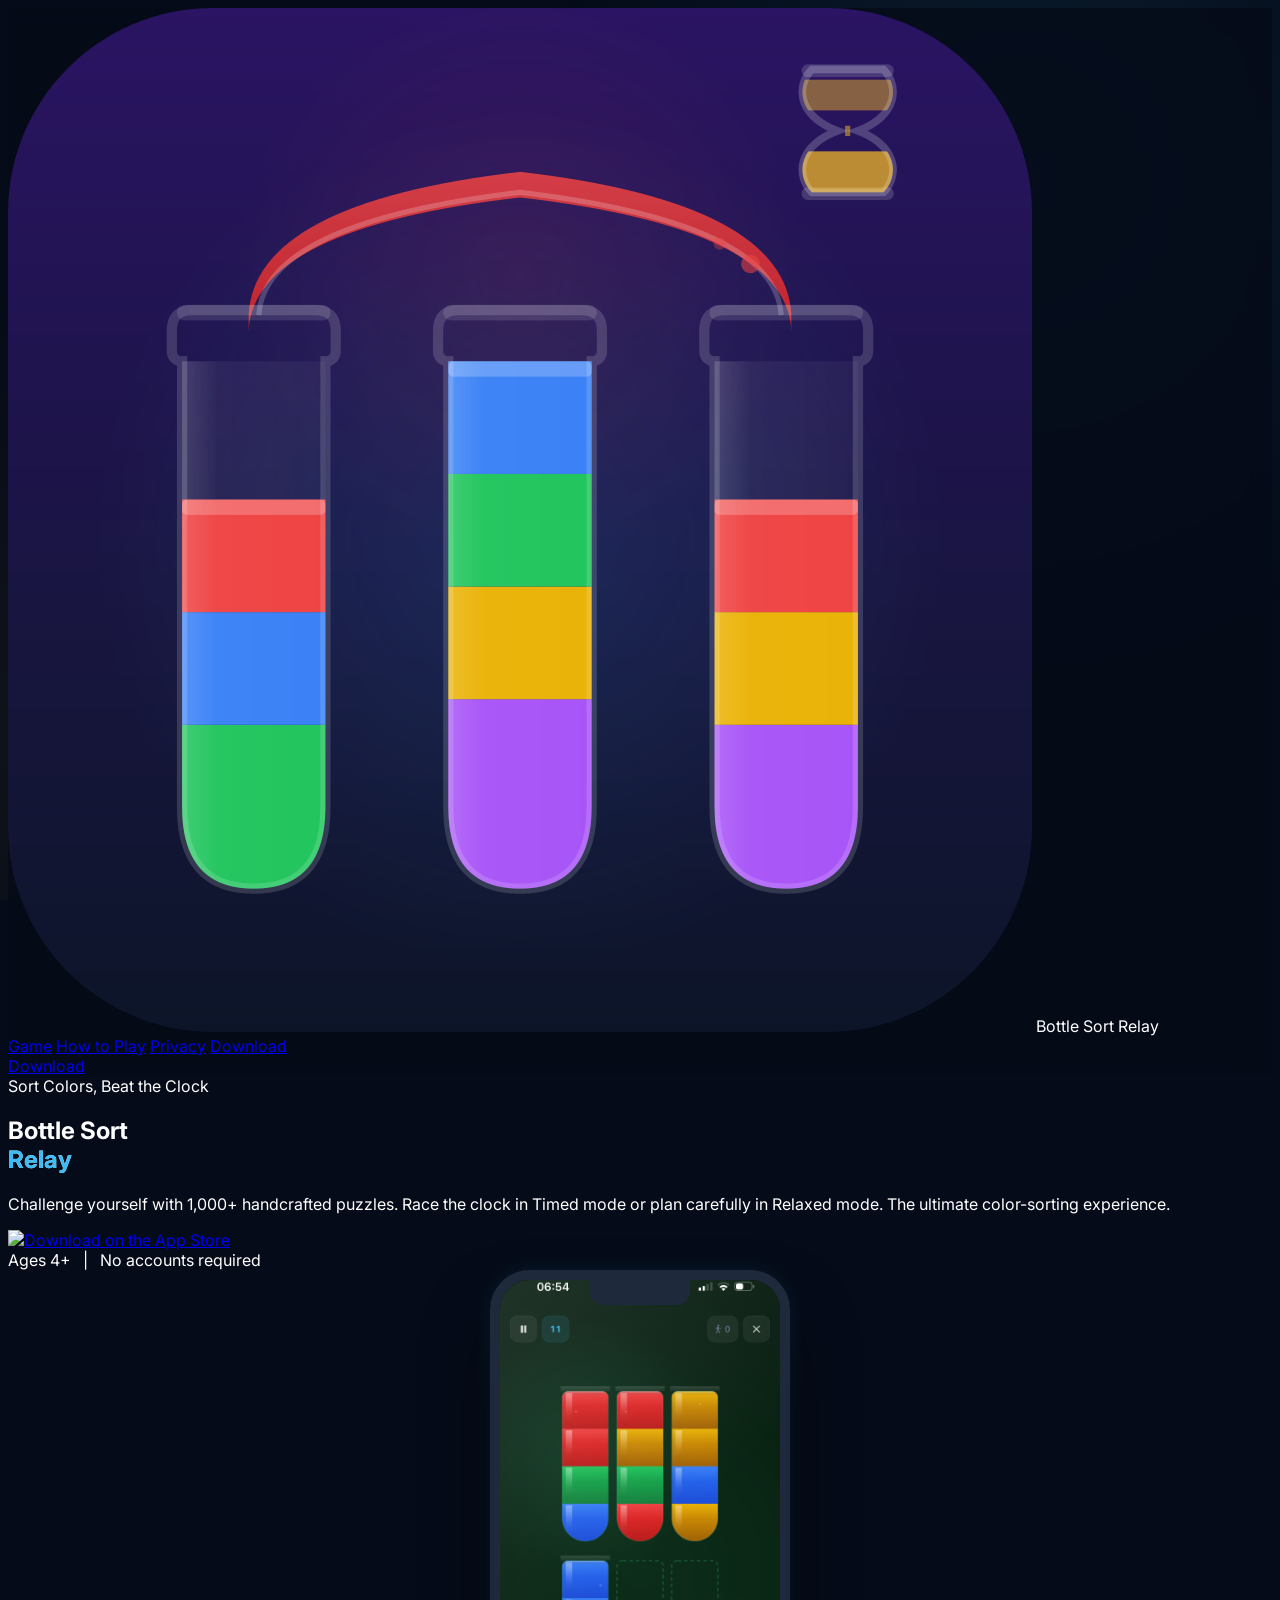
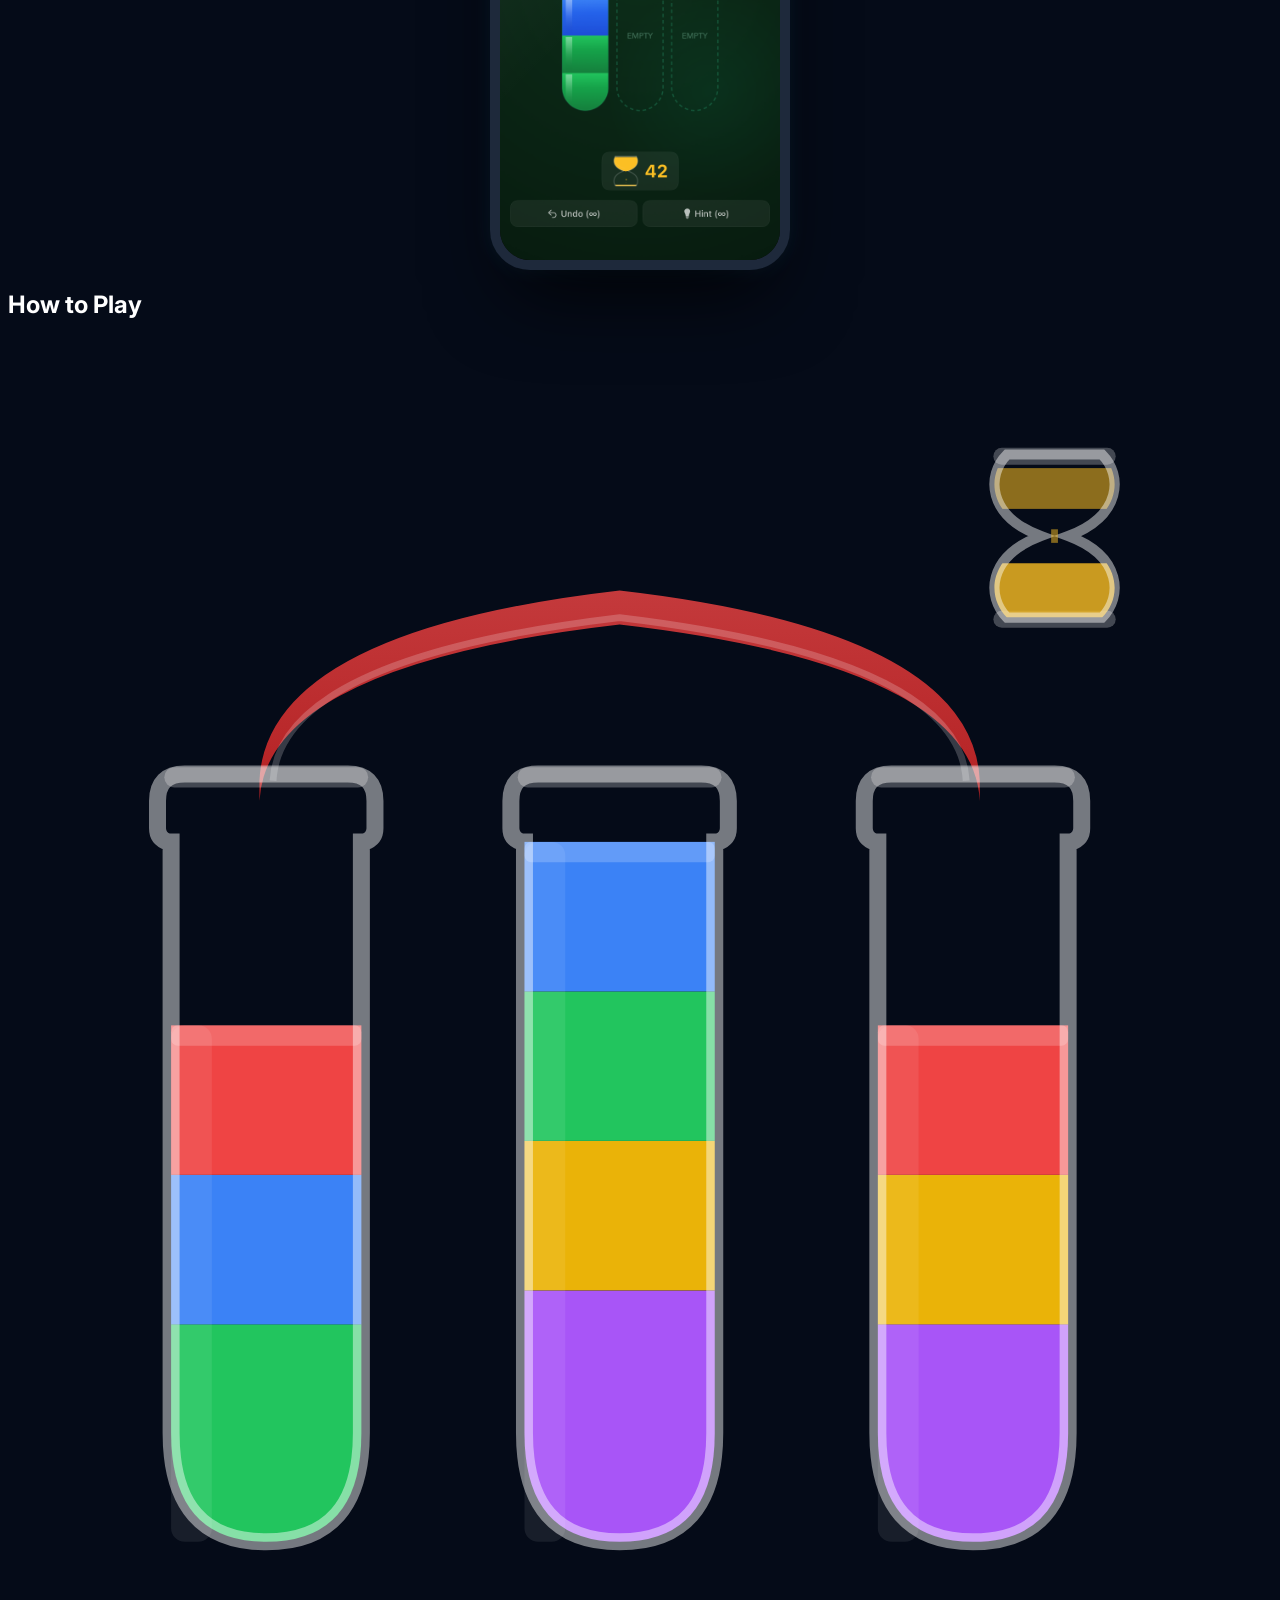
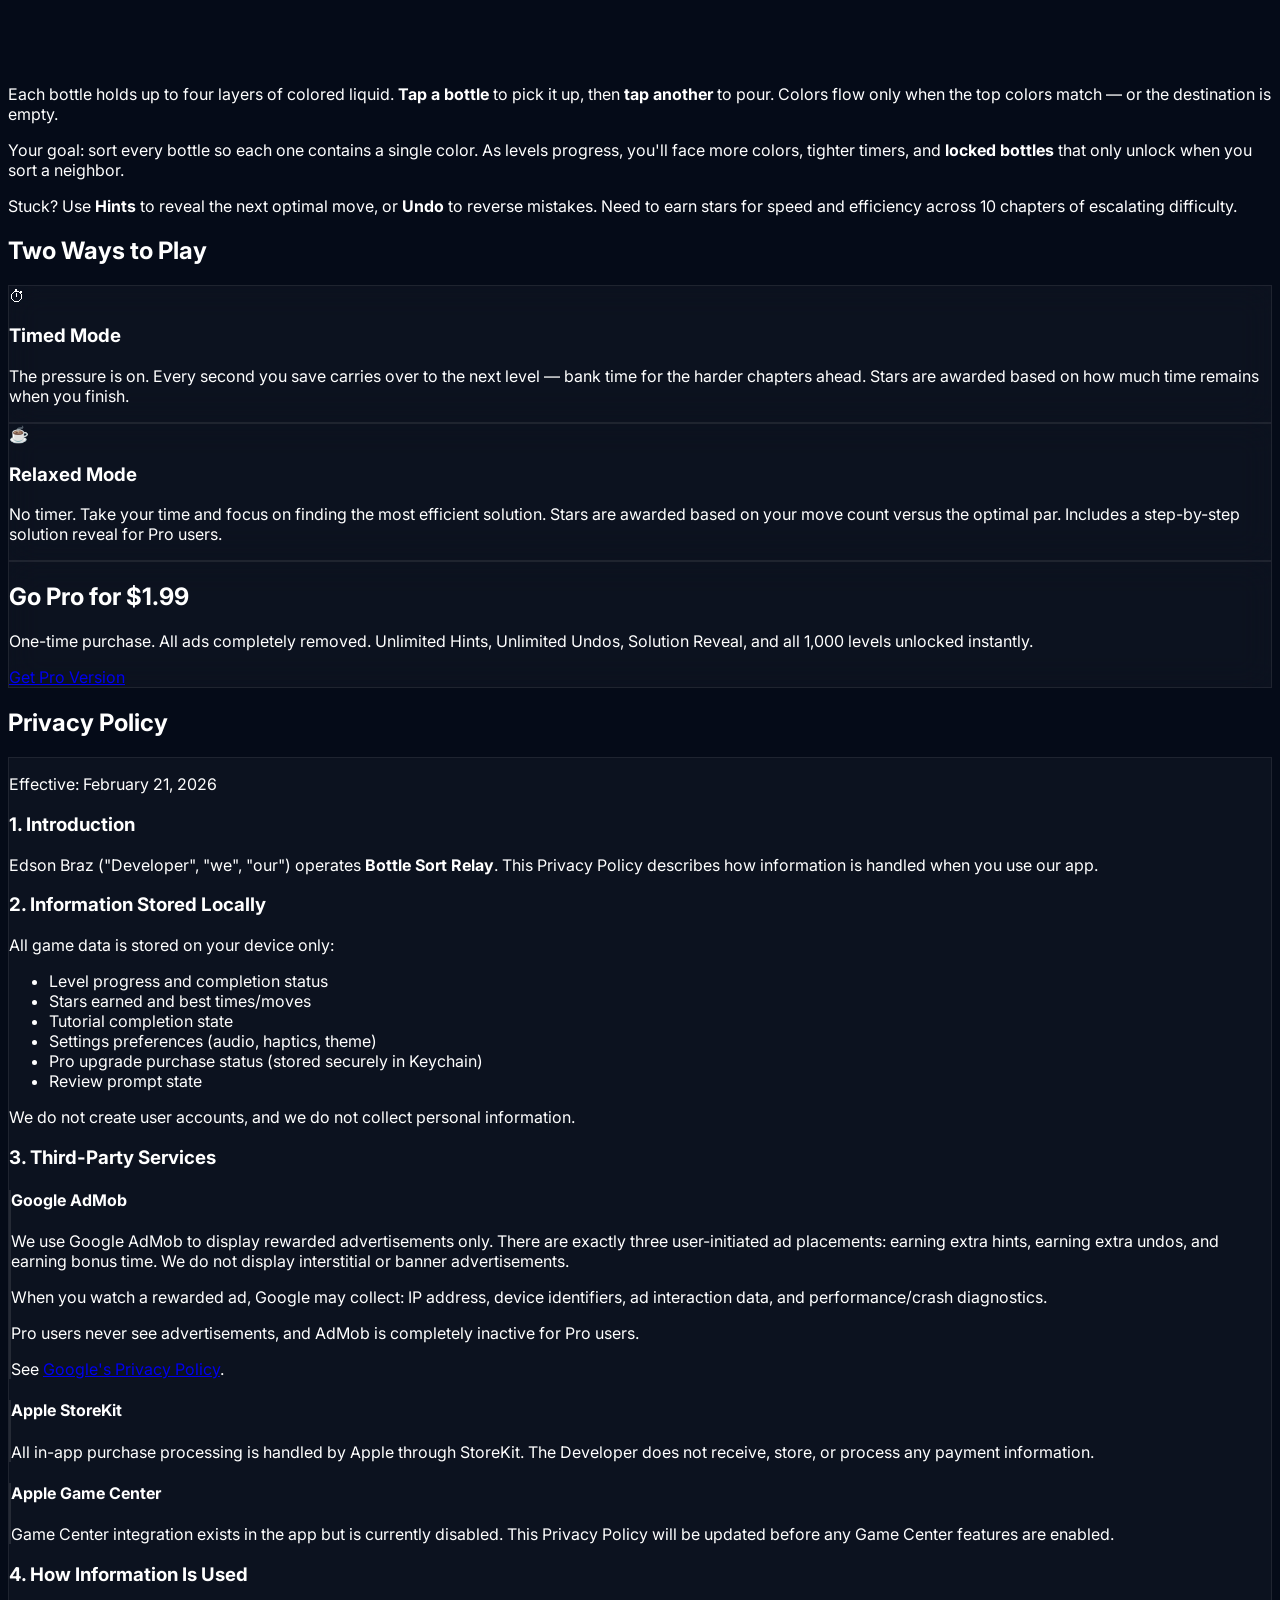
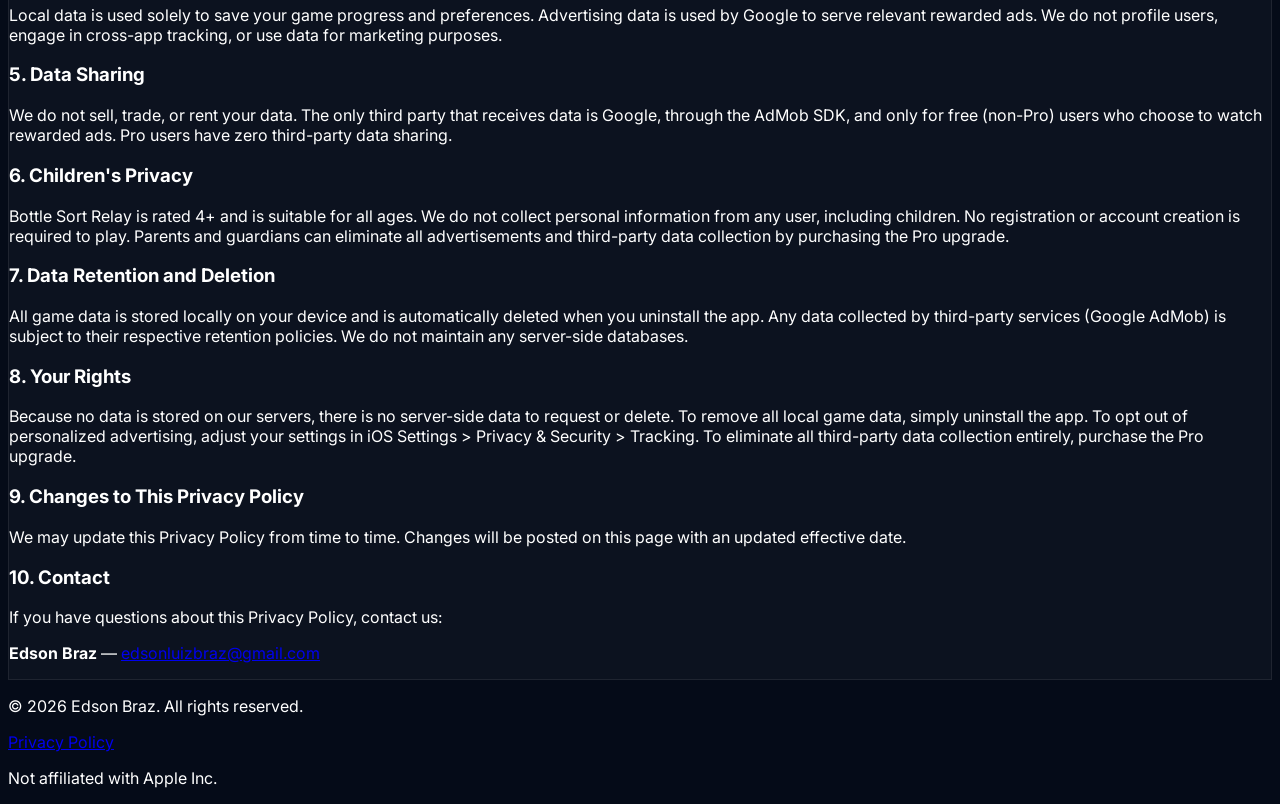
==== bottle-sort-relay/index.html @ a2b8b9e9 "initial commit" ====
<!DOCTYPE html>
<html lang="en">
<head>
  <meta charset="UTF-8">
  <meta name="viewport" content="width=device-width, initial-scale=1.0">
  <title>Bottle Sort Relay — Sort Colors, Beat the Clock</title>
  <meta name="description" content="Challenge yourself with 1,000+ handcrafted color-sorting puzzles. Race the clock or play at your own pace. Free on iOS.">
  <meta name="theme-color" content="#050b18">
  <link rel="icon" type="image/png" href="logo.png">
  <meta name="apple-itunes-app" content="app-id=XXXXXXXXX">

  <!-- Open Graph -->
  <meta property="og:title" content="Bottle Sort Relay — Sort Colors, Beat the Clock">
  <meta property="og:description" content="1,000+ handcrafted color-sorting puzzles. Two game modes. Free on iOS.">
  <meta property="og:image" content="logo.png">
  <meta property="og:type" content="website">

  <script src="https://cdn.tailwindcss.com"></script>
  <link rel="preconnect" href="https://fonts.googleapis.com">
  <link rel="preconnect" href="https://fonts.gstatic.com" crossorigin>
  <link href="https://fonts.googleapis.com/css2?family=Inter:wght@400;500;600;700;800;900&display=swap" rel="stylesheet">

  <style>
    :root {
      --bg-deep: #050b18;
      --accent-blue: #38bdf8;
      --accent-gold: #fbbf24;
    }

    body {
      background-color: var(--bg-deep);
      color: white;
      font-family: 'Inter', -apple-system, BlinkMacSystemFont, sans-serif;
      overflow-x: hidden;
      scroll-behavior: smooth;
    }

    /* ── Atmospheric glows ── */
    .glow-bg {
      position: fixed;
      inset: 0;
      z-index: -1;
      background:
        radial-gradient(circle at 80% 20%, rgba(56, 189, 248, 0.10) 0%, transparent 40%),
        radial-gradient(circle at 20% 80%, rgba(251, 191, 36, 0.08) 0%, transparent 40%);
      animation: glow-breathe 5s ease-in-out infinite;
    }

    @keyframes glow-breathe {
      0%, 100% { opacity: 1; }
      50% { opacity: 0.85; }
    }

    /* ── Navigation ── */
    .nav-blur {
      background: rgba(5, 11, 24, 0.80);
      backdrop-filter: blur(12px);
      -webkit-backdrop-filter: blur(12px);
    }

    /* ── Glass cards ── */
    .glass-card {
      background: rgba(255, 255, 255, 0.03);
      backdrop-filter: blur(16px);
      -webkit-backdrop-filter: blur(16px);
      border: 1px solid rgba(255, 255, 255, 0.08);
      transition: all 0.4s cubic-bezier(0.175, 0.885, 0.32, 1.275);
    }

    .glass-card:hover {
      border-color: rgba(255, 255, 255, 0.18);
      transform: translateY(-6px);
    }

    /* ── Hero gradient text ── */
    .hero-gradient-text {
      background: linear-gradient(to bottom right, #fff 40%, #94a3b8);
      -webkit-background-clip: text;
      -webkit-text-fill-color: transparent;
    }

    /* ── iPhone mockup ── */
    .iphone-mockup {
      width: 280px;
      height: 580px;
      background: #0a0a0a;
      border: 10px solid #1e293b;
      border-radius: 40px;
      box-shadow: 0 40px 80px -20px rgba(0, 0, 0, 0.8), 0 0 20px rgba(56, 189, 248, 0.10);
      position: relative;
      overflow: hidden;
      margin: 0 auto;
    }

    .iphone-mockup::before {
      content: '';
      position: absolute;
      top: 0;
      left: 50%;
      transform: translateX(-50%);
      width: 100px;
      height: 25px;
      background: #1e293b;
      border-bottom-left-radius: 14px;
      border-bottom-right-radius: 14px;
      z-index: 20;
    }

    .iphone-mockup::after {
      content: '';
      position: absolute;
      inset: 0;
      background: linear-gradient(135deg, rgba(255, 255, 255, 0.10) 0%, transparent 50%);
      pointer-events: none;
      z-index: 15;
    }

    .iphone-screen {
      width: 100%;
      height: 100%;
      object-fit: cover;
      display: block;
      z-index: 10;
    }

    /* ── SVG logo animation ── */
    .hero-logo .pour-stream { animation: pour-pulse 2.5s ease-in-out infinite; }

    @keyframes pour-pulse {
      0%, 100% { opacity: 0.60; }
      50% { opacity: 0.92; }
    }

    /* ── Float ── */
    @keyframes float {
      0%, 100% { transform: translateY(0) rotate(0deg); }
      50% { transform: translateY(-15px) rotate(0.5deg); }
    }
    .floating { animation: float 6s ease-in-out infinite; }

    /* ── Scroll reveal ── */
    .reveal {
      opacity: 0;
      transform: translateY(30px);
      transition: all 0.7s ease-out;
    }
    .reveal.visible {
      opacity: 1;
      transform: translateY(0);
    }

    /* ── Privacy card specifics ── */
    .privacy-card {
      background: rgba(255, 255, 255, 0.03);
      border: 1px solid rgba(255, 255, 255, 0.08);
    }

    .privacy-card .sub-section {
      border-left: 2px solid rgba(255, 255, 255, 0.10);
    }

    /* ── Print ── */
    @media print {
      body { background: #fff; color: #111; }
      .glow-bg, nav, .iphone-mockup, .phone-glow, footer,
      .app-store-badge, .hero-meta-line, #modes, #pro { display: none !important; }
      .hero-gradient-text {
        background: none;
        -webkit-background-clip: unset;
        -webkit-text-fill-color: #111;
      }
      section { padding-top: 24px !important; padding-bottom: 24px !important; }
      .privacy-card { background: none; border: 1px solid #ccc; }
      h2, h3, h4, strong { color: #111 !important; }
      p, ul, li { color: #222 !important; }
      a { color: #0066cc !important; }
      .sub-section { border-left-color: #ccc !important; }
      .reveal { opacity: 1 !important; transform: none !important; }
      * { animation: none !important; }
    }
  </style>
</head>
<body class="antialiased">

  <div class="glow-bg" aria-hidden="true"></div>

  <!-- ════════════════ Navigation ════════════════ -->
  <nav class="fixed top-0 w-full z-50 nav-blur border-b border-white/5">
    <div class="max-w-6xl mx-auto px-6 h-16 flex items-center justify-between">
      <div class="flex items-center gap-2">
        <img src="logo.png" alt="Logo" class="w-8 h-8 rounded-lg shadow-lg">
        <span class="text-lg font-black tracking-tight">Bottle Sort <span class="text-sky-400">Relay</span></span>
      </div>
      <div class="hidden md:flex gap-8 items-center font-bold text-xs uppercase tracking-widest text-slate-400">
        <a href="#hero" class="hover:text-white transition-colors">Game</a>
        <a href="#how" class="hover:text-white transition-colors">How to Play</a>
        <a href="#privacy" class="hover:text-white transition-colors">Privacy</a>
        <a href="https://apps.apple.com/app/bottle-sort-relay/idXXXXXXXXX" class="bg-sky-500 text-white px-5 py-2 rounded-full font-black hover:bg-sky-400 transition-all">Download</a>
      </div>
      <!-- Mobile menu button -->
      <a href="https://apps.apple.com/app/bottle-sort-relay/idXXXXXXXXX" class="md:hidden bg-sky-500 text-white px-4 py-1.5 rounded-full text-xs font-black hover:bg-sky-400 transition-all">Download</a>
    </div>
  </nav>

  <!-- ════════════════ Hero ════════════════ -->
  <section id="hero" class="pt-32 pb-20 px-6">
    <div class="max-w-6xl mx-auto grid lg:grid-cols-2 gap-12 lg:gap-20 items-center">

      <!-- Left column: text -->
      <div class="text-center lg:text-left">
        <div class="inline-flex items-center gap-2 px-3 py-1 rounded-full bg-amber-500/10 border border-amber-500/20 text-amber-400 text-[10px] font-black mb-6 tracking-widest uppercase">
          Sort Colors, Beat the Clock
        </div>

        <h1 class="text-5xl lg:text-7xl font-black leading-tight mb-6 hero-gradient-text">
          Bottle Sort<br>
          <span class="text-sky-400" style="-webkit-text-fill-color: #38bdf8;">Relay</span>
        </h1>

        <p class="text-lg text-slate-400 mb-10 max-w-xl mx-auto lg:mx-0 leading-relaxed font-medium">
          Challenge yourself with 1,000+ handcrafted puzzles. Race the clock in Timed mode or plan carefully in Relaxed mode. The ultimate color-sorting experience.
        </p>

        <div class="flex flex-col sm:flex-row gap-4 justify-center lg:justify-start items-center">
          <a href="https://apps.apple.com/app/bottle-sort-relay/idXXXXXXXXX" class="app-store-badge transition-transform hover:scale-105">
            <img src="https://upload.wikimedia.org/wikipedia/commons/3/3c/Download_on_the_App_Store_Badge.svg" alt="Download on the App Store" class="h-14">
          </a>
          <div class="hero-meta-line text-xs font-bold text-slate-500 uppercase tracking-widest">
            Ages 4+ &ensp;|&ensp; No accounts required
          </div>
        </div>
      </div>

      <!-- Right column: phone mockup -->
      <div class="flex justify-center relative mt-10 lg:mt-0">
        <div class="phone-glow absolute -z-10 w-72 h-72 bg-sky-500/30 blur-[80px] rounded-full top-1/2 left-1/2 -translate-x-1/2 -translate-y-1/2"></div>
        <div class="iphone-mockup floating">
          <img src="screenshot.png" alt="Bottle Sort Relay gameplay" class="iphone-screen">
        </div>
      </div>

    </div>
  </section>

  <!-- ════════════════ How to Play ════════════════ -->
  <section id="how" class="py-24 border-t border-white/5">
    <div class="max-w-6xl mx-auto px-6">

      <div class="flex items-center gap-4 mb-14 reveal">
        <div class="w-8 h-1 bg-amber-500 rounded-full"></div>
        <h2 class="text-3xl font-black uppercase tracking-tighter">How to Play</h2>
      </div>

      <div class="grid md:grid-cols-2 gap-12 items-start">

        <!-- Left: SVG logo -->
        <div class="flex justify-center reveal">
          <svg class="hero-logo w-48 md:w-56" xmlns="http://www.w3.org/2000/svg" viewBox="10 -5 186 195" aria-label="Bottle Sort Relay logo">
            <defs>
              <linearGradient id="pour-fill" x1="0" y1="0" x2="0" y2="1">
                <stop offset="0%" stop-color="#ef4444"/>
                <stop offset="100%" stop-color="#dc2626"/>
              </linearGradient>
              <clipPath id="hg-clip">
                <path d="M157,12 L171,12 C174,15 174,21 166,24 C174,27 174,33 171,36 L157,36 C154,33 154,27 162,24 C154,21 154,15 157,12 Z"/>
              </clipPath>
            </defs>
            <path class="pour-stream" d="M47,60 Q48,38 100,32 Q152,38 153,60 L153,63 Q152,43 100,37 Q48,43 47,63 Z" fill="url(#pour-fill)" opacity="0.82"/>
            <path class="pour-stream" d="M49,60 Q50,42 100,36 Q150,42 151,60" stroke="#ffffff" stroke-width="1" fill="none" opacity="0.20"/>
            <path d="M34,140 L62,140 L62,156 Q62,172 48,172 Q34,172 34,156 Z" fill="#22c55e"/>
            <rect x="34" y="118" width="28" height="22" fill="#3b82f6"/>
            <rect x="34" y="96" width="28" height="22" fill="#ef4444"/>
            <rect x="34" y="96" width="6" height="76" fill="#ffffff" opacity="0.08" rx="2"/>
            <rect x="34" y="96" width="28" height="3" fill="#ffffff" opacity="0.20" rx="1"/>
            <path d="M32,67 L32,63 Q32,59 36,59 L60,59 Q64,59 64,63 L64,67 Q64,68.5 62.5,69 L62,69 L62,156 Q62,172 48,172 Q34,172 34,156 L34,69 L33.5,69 Q32,68.5 32,67 Z" fill="none" stroke="#ffffff" stroke-width="2.5" opacity="0.45"/>
            <rect x="33" y="58" width="30" height="3" rx="1.5" fill="#ffffff" opacity="0.25"/>
            <path d="M86,135 L114,135 L114,156 Q114,172 100,172 Q86,172 86,156 Z" fill="#a855f7"/>
            <rect x="86" y="113" width="28" height="22" fill="#eab308"/>
            <rect x="86" y="91" width="28" height="22" fill="#22c55e"/>
            <rect x="86" y="69" width="28" height="22" fill="#3b82f6"/>
            <rect x="86" y="69" width="6" height="103" fill="#ffffff" opacity="0.08" rx="2"/>
            <rect x="86" y="69" width="28" height="3" fill="#ffffff" opacity="0.20" rx="1"/>
            <path d="M84,67 L84,63 Q84,59 88,59 L112,59 Q116,59 116,63 L116,67 Q116,68.5 114.5,69 L114,69 L114,156 Q114,172 100,172 Q86,172 86,156 L86,69 L85.5,69 Q84,68.5 84,67 Z" fill="none" stroke="#ffffff" stroke-width="2.5" opacity="0.45"/>
            <rect x="85" y="58" width="30" height="3" rx="1.5" fill="#ffffff" opacity="0.25"/>
            <path d="M138,140 L166,140 L166,156 Q166,172 152,172 Q138,172 138,156 Z" fill="#a855f7"/>
            <rect x="138" y="118" width="28" height="22" fill="#eab308"/>
            <rect x="138" y="96" width="28" height="22" fill="#ef4444"/>
            <rect x="138" y="96" width="6" height="76" fill="#ffffff" opacity="0.08" rx="2"/>
            <rect x="138" y="96" width="28" height="3" fill="#ffffff" opacity="0.20" rx="1"/>
            <path d="M136,67 L136,63 Q136,59 140,59 L164,59 Q168,59 168,63 L168,67 Q168,68.5 166.5,69 L166,69 L166,156 Q166,172 152,172 Q138,172 138,156 L138,69 L137.5,69 Q136,68.5 136,67 Z" fill="none" stroke="#ffffff" stroke-width="2.5" opacity="0.45"/>
            <rect x="137" y="58" width="30" height="3" rx="1.5" fill="#ffffff" opacity="0.25"/>
            <rect x="155" y="11" width="18" height="2.5" rx="1.25" fill="#ffffff" opacity="0.25"/>
            <rect x="155" y="35" width="18" height="2.5" rx="1.25" fill="#ffffff" opacity="0.25"/>
            <g clip-path="url(#hg-clip)">
              <rect x="152" y="14" width="24" height="6" fill="#fbbf24" opacity="0.55"/>
              <rect x="152" y="28" width="24" height="9" fill="#fbbf24" opacity="0.80"/>
            </g>
            <path d="M157,12 L171,12 C174,15 174,21 166,24 C174,27 174,33 171,36 L157,36 C154,33 154,27 162,24 C154,21 154,15 157,12 Z" fill="none" stroke="#ffffff" stroke-width="1.5" opacity="0.45"/>
            <line x1="164" y1="23" x2="164" y2="25" stroke="#fbbf24" stroke-width="1" opacity="0.5"/>
          </svg>
        </div>

        <!-- Right: description -->
        <div class="space-y-6 reveal">
          <p class="text-slate-400 leading-relaxed font-medium text-lg">
            Each bottle holds up to four layers of colored liquid. <strong class="text-white">Tap a bottle</strong> to pick it up, then <strong class="text-white">tap another</strong> to pour. Colors flow only when the top colors match — or the destination is empty.
          </p>
          <p class="text-slate-400 leading-relaxed font-medium text-lg">
            Your goal: sort every bottle so each one contains a single color. As levels progress, you'll face more colors, tighter timers, and <strong class="text-white">locked bottles</strong> that only unlock when you sort a neighbor.
          </p>
          <p class="text-slate-400 leading-relaxed font-medium text-lg">
            Stuck? Use <strong class="text-white">Hints</strong> to reveal the next optimal move, or <strong class="text-white">Undo</strong> to reverse mistakes. Need to earn stars for speed and efficiency across 10 chapters of escalating difficulty.
          </p>
        </div>

      </div>
    </div>
  </section>

  <!-- ════════════════ Game Modes ════════════════ -->
  <section id="modes" class="py-24 bg-white/[0.02]">
    <div class="max-w-6xl mx-auto px-6">

      <div class="flex items-center gap-4 mb-14 reveal">
        <div class="w-8 h-1 bg-sky-500 rounded-full"></div>
        <h2 class="text-3xl font-black uppercase tracking-tighter">Two Ways to Play</h2>
      </div>

      <div class="grid md:grid-cols-2 gap-8">
        <div class="glass-card p-10 rounded-[2.5rem] reveal">
          <div class="text-4xl mb-4">&#9201;</div>
          <h3 class="text-2xl font-black mb-3 text-amber-400">Timed Mode</h3>
          <p class="text-slate-400 leading-relaxed font-medium">
            The pressure is on. Every second you save carries over to the next level — bank time for the harder chapters ahead. Stars are awarded based on how much time remains when you finish.
          </p>
        </div>
        <div class="glass-card p-10 rounded-[2.5rem] reveal">
          <div class="text-4xl mb-4">&#9749;</div>
          <h3 class="text-2xl font-black mb-3 text-sky-400">Relaxed Mode</h3>
          <p class="text-slate-400 leading-relaxed font-medium">
            No timer. Take your time and focus on finding the most efficient solution. Stars are awarded based on your move count versus the optimal par. Includes a step-by-step solution reveal for Pro users.
          </p>
        </div>
      </div>
    </div>
  </section>

  <!-- ════════════════ Pro Section ════════════════ -->
  <section id="pro" class="py-24">
    <div class="max-w-4xl mx-auto px-6">
      <div class="glass-card p-12 rounded-[3rem] border-amber-500/20 text-center reveal">
        <h2 class="text-3xl font-black mb-4">Go Pro for $1.99</h2>
        <p class="text-slate-400 mb-8 max-w-lg mx-auto font-medium leading-relaxed">
          One-time purchase. All ads completely removed. Unlimited Hints, Unlimited Undos, Solution Reveal, and all 1,000 levels unlocked instantly.
        </p>
        <a href="https://apps.apple.com/app/bottle-sort-relay/idXXXXXXXXX" class="inline-block bg-amber-500 text-amber-950 px-8 py-3 rounded-full font-black uppercase tracking-widest text-sm hover:scale-105 transition-transform">
          Get Pro Version
        </a>
      </div>
    </div>
  </section>

  <!-- ════════════════ Privacy Policy ════════════════ -->
  <section id="privacy" class="py-24 border-t border-white/5">
    <div class="max-w-4xl mx-auto px-6 reveal">

      <div class="flex items-center gap-4 mb-10">
        <div class="w-8 h-1 bg-sky-500 rounded-full"></div>
        <h2 class="text-3xl font-black uppercase tracking-tighter">Privacy Policy</h2>
      </div>

      <div class="privacy-card rounded-2xl p-8 md:p-12 space-y-8 text-slate-400 leading-relaxed text-sm font-medium">

        <p class="text-slate-500">Effective: February 21, 2026</p>

        <div>
          <h3 class="text-white font-bold mb-2 text-base">1. Introduction</h3>
          <p>Edson Braz ("Developer", "we", "our") operates <strong class="text-white">Bottle Sort Relay</strong>. This Privacy Policy describes how information is handled when you use our app.</p>
        </div>

        <div>
          <h3 class="text-white font-bold mb-2 text-base">2. Information Stored Locally</h3>
          <p class="mb-3">All game data is stored on your device only:</p>
          <ul class="list-disc pl-5 space-y-1">
            <li>Level progress and completion status</li>
            <li>Stars earned and best times/moves</li>
            <li>Tutorial completion state</li>
            <li>Settings preferences (audio, haptics, theme)</li>
            <li>Pro upgrade purchase status (stored securely in Keychain)</li>
            <li>Review prompt state</li>
          </ul>
          <p class="mt-3">We do not create user accounts, and we do not collect personal information.</p>
        </div>

        <div>
          <h3 class="text-white font-bold mb-2 text-base">3. Third-Party Services</h3>

          <div class="sub-section ml-4 pl-4 mt-4 mb-4 space-y-2">
            <h4 class="text-white font-semibold">Google AdMob</h4>
            <p>We use Google AdMob to display rewarded advertisements only. There are exactly three user-initiated ad placements: earning extra hints, earning extra undos, and earning bonus time. We do not display interstitial or banner advertisements.</p>
            <p>When you watch a rewarded ad, Google may collect: IP address, device identifiers, ad interaction data, and performance/crash diagnostics.</p>
            <p>Pro users never see advertisements, and AdMob is completely inactive for Pro users.</p>
            <p>See <a href="https://policies.google.com/privacy" target="_blank" rel="noopener noreferrer" class="text-sky-400 hover:underline">Google's Privacy Policy</a>.</p>
          </div>

          <div class="sub-section ml-4 pl-4 mt-4 mb-4 space-y-2">
            <h4 class="text-white font-semibold">Apple StoreKit</h4>
            <p>All in-app purchase processing is handled by Apple through StoreKit. The Developer does not receive, store, or process any payment information.</p>
          </div>

          <div class="sub-section ml-4 pl-4 mt-4 mb-4 space-y-2">
            <h4 class="text-white font-semibold">Apple Game Center</h4>
            <p>Game Center integration exists in the app but is currently disabled. This Privacy Policy will be updated before any Game Center features are enabled.</p>
          </div>
        </div>

        <div>
          <h3 class="text-white font-bold mb-2 text-base">4. How Information Is Used</h3>
          <p>Local data is used solely to save your game progress and preferences. Advertising data is used by Google to serve relevant rewarded ads. We do not profile users, engage in cross-app tracking, or use data for marketing purposes.</p>
        </div>

        <div>
          <h3 class="text-white font-bold mb-2 text-base">5. Data Sharing</h3>
          <p>We do not sell, trade, or rent your data. The only third party that receives data is Google, through the AdMob SDK, and only for free (non-Pro) users who choose to watch rewarded ads. Pro users have zero third-party data sharing.</p>
        </div>

        <div>
          <h3 class="text-white font-bold mb-2 text-base">6. Children's Privacy</h3>
          <p>Bottle Sort Relay is rated 4+ and is suitable for all ages. We do not collect personal information from any user, including children. No registration or account creation is required to play. Parents and guardians can eliminate all advertisements and third-party data collection by purchasing the Pro upgrade.</p>
        </div>

        <div>
          <h3 class="text-white font-bold mb-2 text-base">7. Data Retention and Deletion</h3>
          <p>All game data is stored locally on your device and is automatically deleted when you uninstall the app. Any data collected by third-party services (Google AdMob) is subject to their respective retention policies. We do not maintain any server-side databases.</p>
        </div>

        <div>
          <h3 class="text-white font-bold mb-2 text-base">8. Your Rights</h3>
          <p>Because no data is stored on our servers, there is no server-side data to request or delete. To remove all local game data, simply uninstall the app. To opt out of personalized advertising, adjust your settings in iOS Settings &gt; Privacy &amp; Security &gt; Tracking. To eliminate all third-party data collection entirely, purchase the Pro upgrade.</p>
        </div>

        <div>
          <h3 class="text-white font-bold mb-2 text-base">9. Changes to This Privacy Policy</h3>
          <p>We may update this Privacy Policy from time to time. Changes will be posted on this page with an updated effective date.</p>
        </div>

        <div class="pt-8 border-t border-white/5">
          <h3 class="text-white font-bold mb-2 text-base">10. Contact</h3>
          <p>If you have questions about this Privacy Policy, contact us:</p>
          <p class="mt-2"><strong class="text-white">Edson Braz</strong> — <a href="mailto:edsonluizbraz@gmail.com" class="text-sky-400 hover:underline">edsonluizbraz@gmail.com</a></p>
        </div>

      </div>
    </div>
  </section>

  <!-- ════════════════ Footer ════════════════ -->
  <footer class="py-12 border-t border-white/5 text-center text-[10px] font-bold uppercase tracking-widest text-slate-600">
    <div class="max-w-6xl mx-auto px-6 space-y-2">
      <p>&copy; 2026 Edson Braz. All rights reserved.</p>
      <p><a href="#privacy" class="hover:text-slate-400 transition-colors">Privacy Policy</a></p>
      <p class="opacity-50">Not affiliated with Apple Inc.</p>
    </div>
  </footer>

  <script>
    const observer = new IntersectionObserver((entries) => {
      entries.forEach(e => {
        if (e.isIntersecting) { e.target.classList.add('visible'); observer.unobserve(e.target); }
      });
    }, { threshold: 0.1 });
    document.querySelectorAll('.reveal').forEach(el => observer.observe(el));
  </script>

</body>
</html>
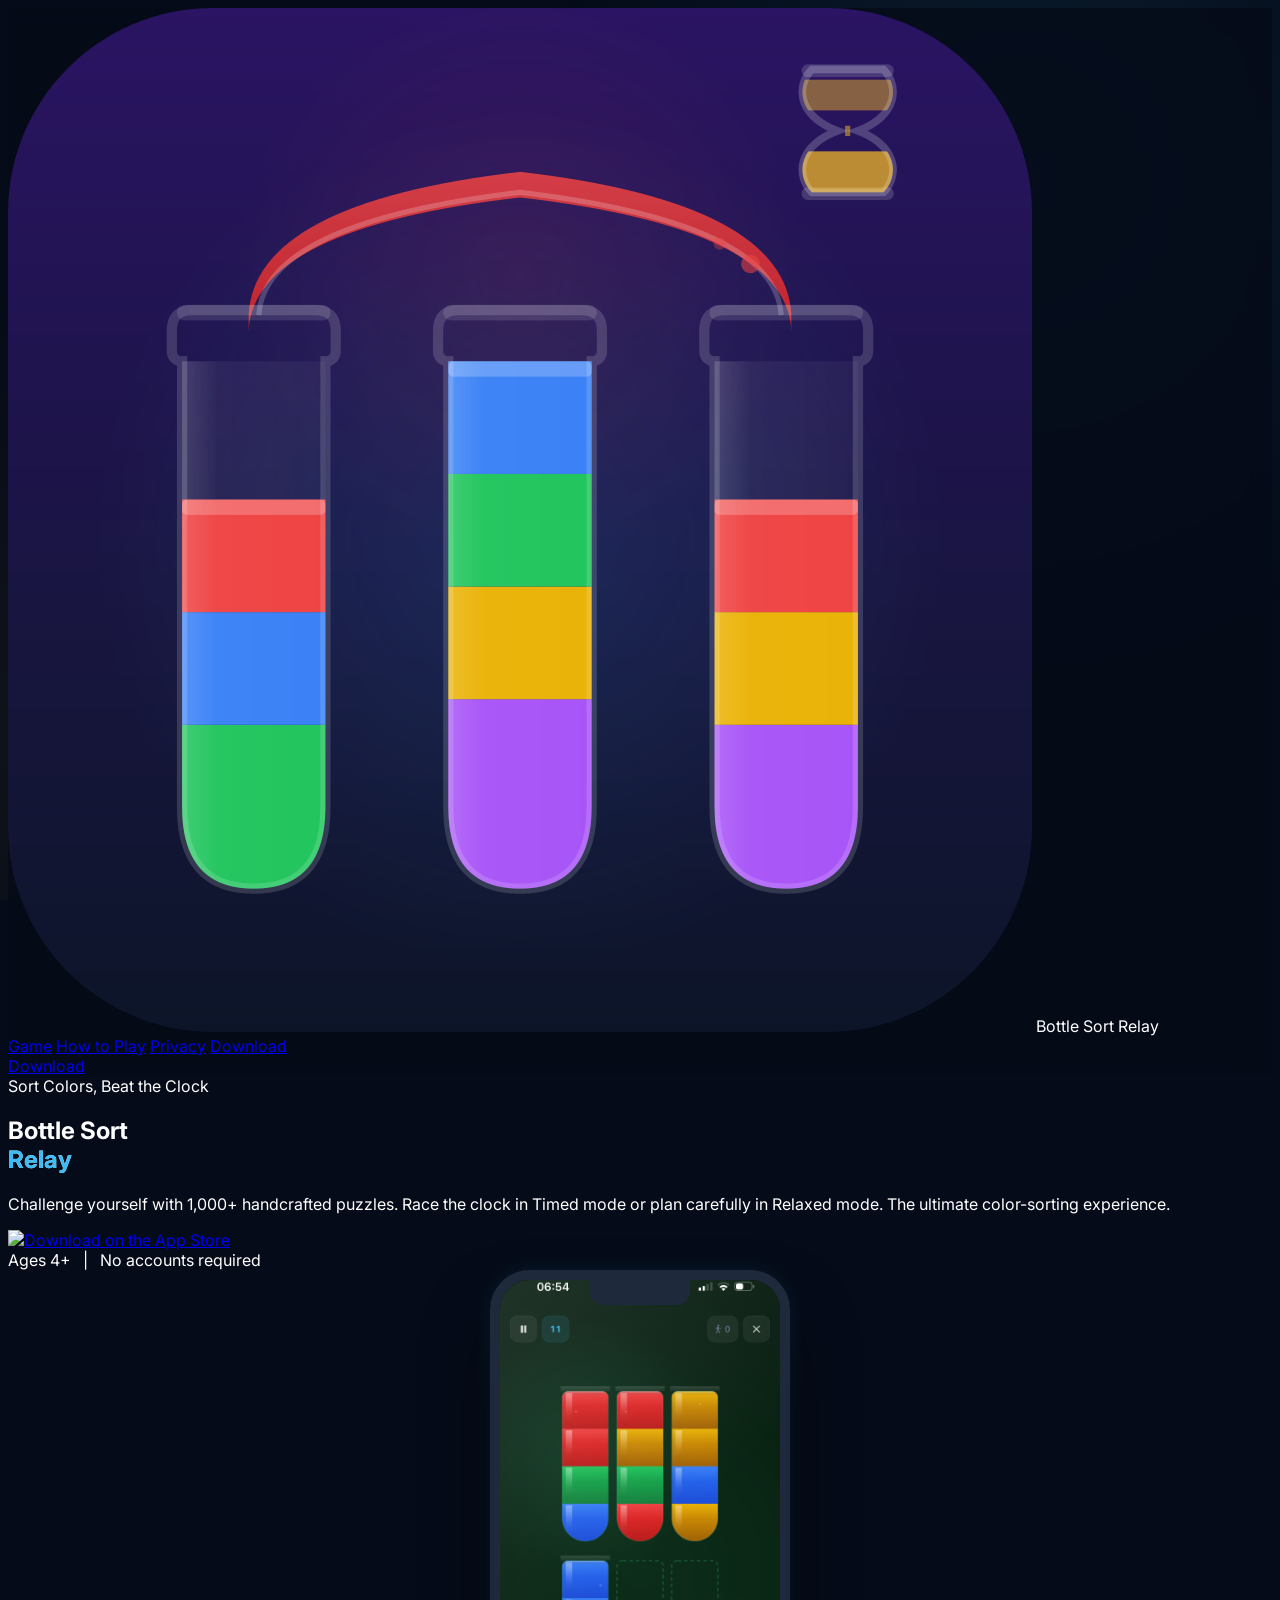
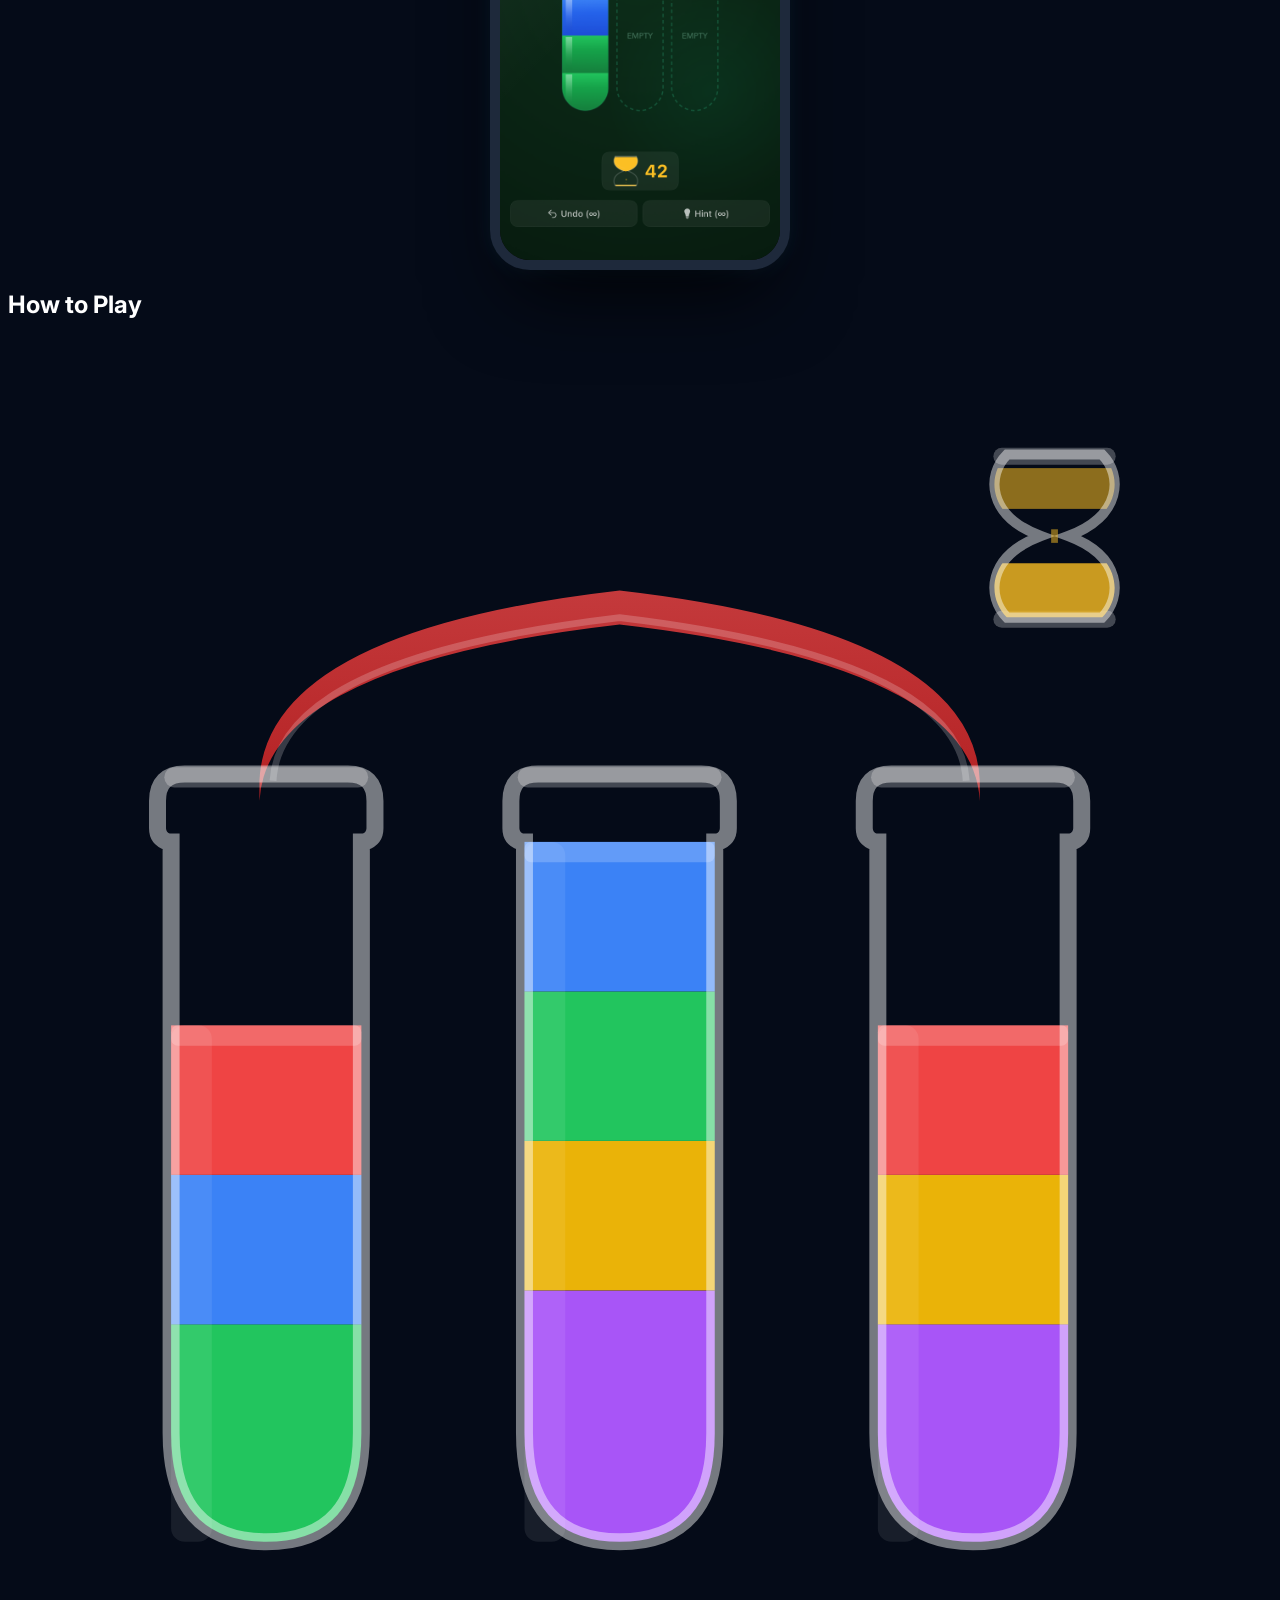
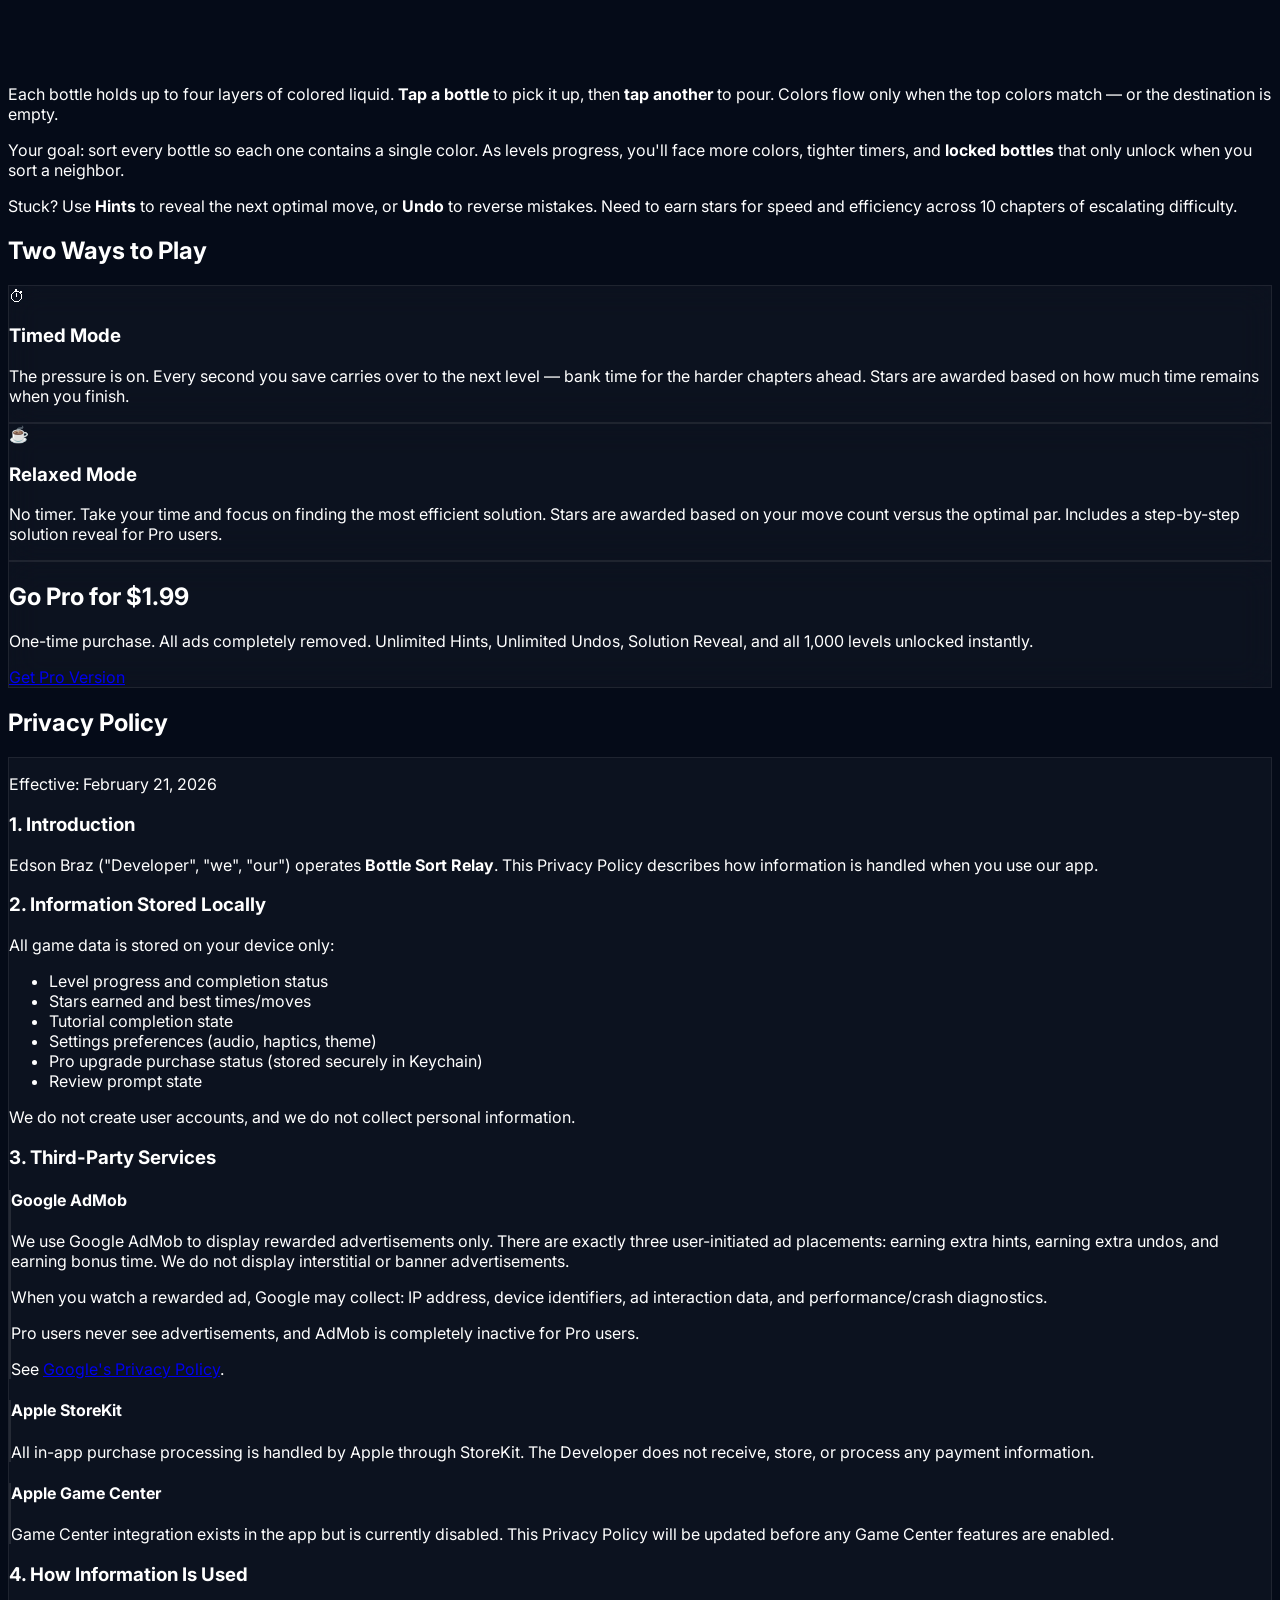
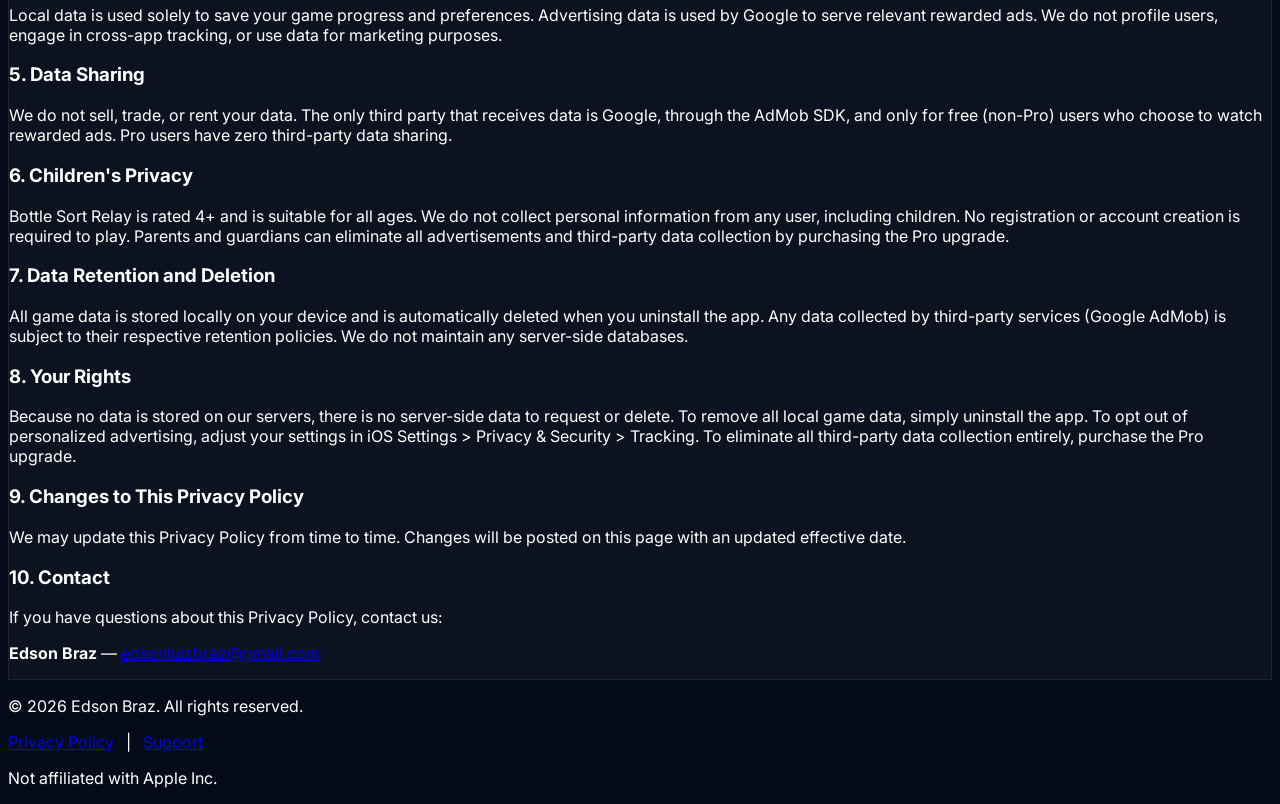
==== commit 50870b4c: "Add generic Support page and link it from all footers Co-Authored-By: Claude Opus 4.6 <noreply@anthr" ====
--- a/bottle-sort-relay/index.html
+++ b/bottle-sort-relay/index.html
@@ -458,7 +458,7 @@
   <footer class="py-12 border-t border-white/5 text-center text-[10px] font-bold uppercase tracking-widest text-slate-600">
     <div class="max-w-6xl mx-auto px-6 space-y-2">
       <p>&copy; 2026 Edson Braz. All rights reserved.</p>
-      <p><a href="#privacy" class="hover:text-slate-400 transition-colors">Privacy Policy</a></p>
+      <p><a href="#privacy" class="hover:text-slate-400 transition-colors">Privacy Policy</a> &ensp;|&ensp; <a href="/support/" class="hover:text-slate-400 transition-colors">Support</a></p>
       <p class="opacity-50">Not affiliated with Apple Inc.</p>
     </div>
   </footer>
